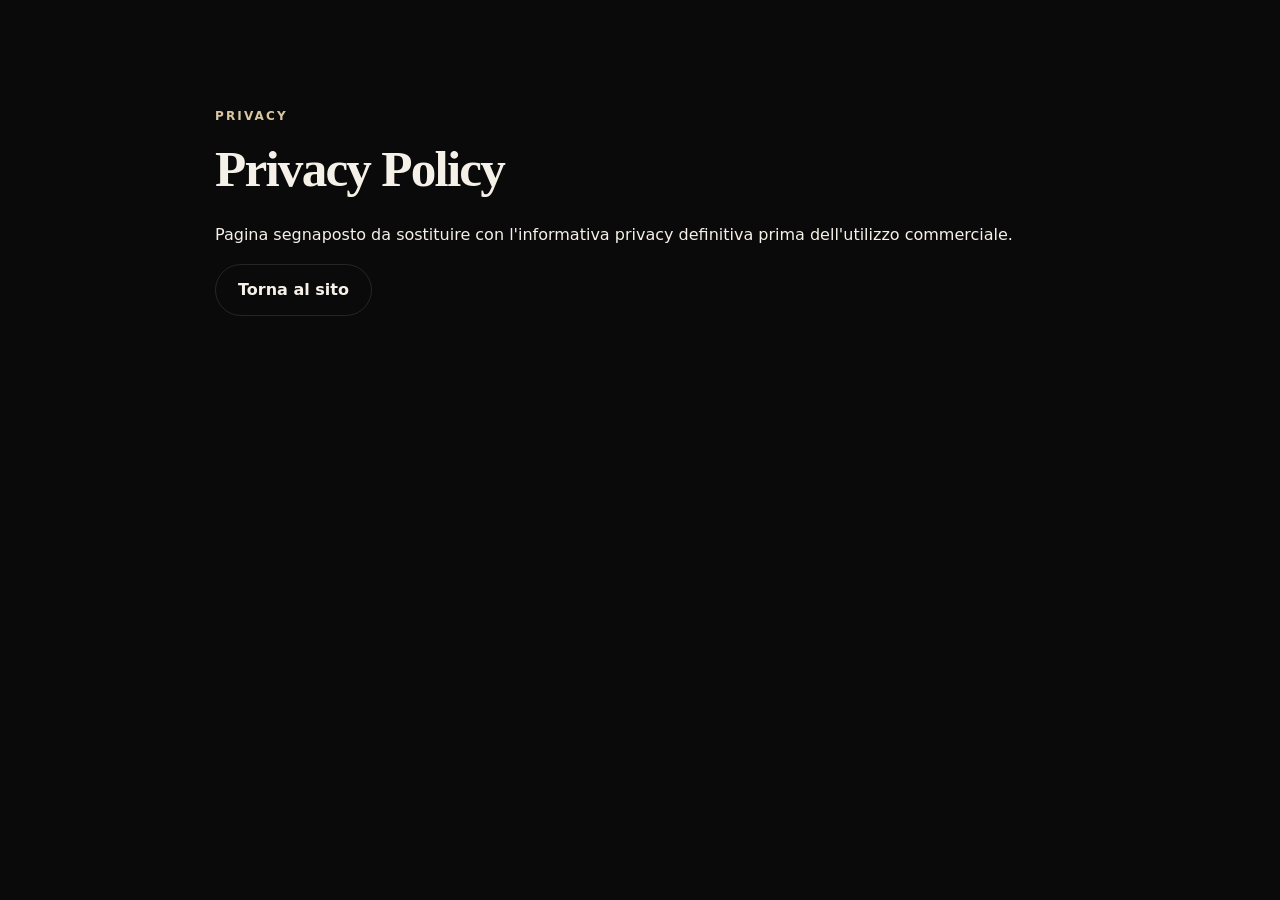
==== privacy.html @ aa249870 "Add files via upload" ====
<!DOCTYPE html>
<html lang="it">
<head>
  <meta charset="UTF-8"><meta name="viewport" content="width=device-width, initial-scale=1.0">
  <title>Privacy Policy | Patrick Mazzarol</title>
  <link rel="stylesheet" href="style.css">
</head>
<body>
  <main class="section">
    <div class="container" style="max-width:850px">
      <p class="eyebrow">PRIVACY</p>
      <h1 style="font-size:3.2rem">Privacy Policy</h1>
      <p>Pagina segnaposto da sostituire con l'informativa privacy definitiva prima dell'utilizzo commerciale.</p>
      <p><a class="btn btn-secondary" href="index.html">Torna al sito</a></p>
    </div>
  </main>
</body>
</html>
---- style.css ----
:root {
  --bg: #0a0a0a;
  --surface: #121212;
  --surface-2: #181818;
  --text: #f5f1e8;
  --muted: #b7b0a3;
  --accent: #d9c7a3;
  --line: rgba(255,255,255,.11);
  --max: 1180px;
}

* { box-sizing: border-box; }
html { scroll-behavior: smooth; }
body {
  margin: 0; background: var(--bg); color: var(--text);
  font-family: "Manrope", system-ui, sans-serif; line-height: 1.6;
}
a { color: inherit; text-decoration: none; }
code { background: rgba(255,255,255,.08); padding: .15rem .35rem; border-radius: 5px; }
.container { width: min(var(--max), calc(100% - 40px)); margin: 0 auto; }

.site-header {
  position: sticky; top: 0; z-index: 30; backdrop-filter: blur(16px);
  background: rgba(10,10,10,.82); border-bottom: 1px solid var(--line);
}
.nav { min-height: 76px; display: flex; align-items: center; justify-content: space-between; gap: 20px; }
.brand { display: flex; align-items: center; gap: 12px; }
.brand-mark {
  width: 42px; height: 42px; display: grid; place-items: center;
  border: 1px solid var(--accent); border-radius: 50%; font-weight: 800;
}
.brand-copy { display: flex; flex-direction: column; line-height: 1.2; }
.brand-copy small { color: var(--muted); font-size: .72rem; margin-top: 4px; }
.nav-cta { border: 1px solid var(--line); padding: 10px 17px; border-radius: 999px; }

.hero {
  padding: 105px 0 85px;
  background:
    radial-gradient(circle at 78% 15%, rgba(217,199,163,.14), transparent 28%),
    linear-gradient(180deg, #0a0a0a 0%, #0e0e0e 100%);
}
.hero-grid { display: grid; grid-template-columns: 1.35fr .65fr; gap: 72px; align-items: center; }
.eyebrow { color: var(--accent); font-size: .75rem; font-weight: 800; letter-spacing: .18em; }
h1, .section-title, .final-cta h2 {
  font-family: "Playfair Display", Georgia, serif; letter-spacing: -.035em; line-height: .98;
}
h1 { font-size: clamp(3.4rem, 7vw, 6.8rem); margin: 18px 0 28px; font-weight: 600; }
.lead { max-width: 700px; color: #d1cbc0; font-size: 1.15rem; }
.hero-actions { display: flex; gap: 14px; flex-wrap: wrap; margin-top: 34px; }
.btn {
  display: inline-flex; align-items: center; justify-content: center;
  min-height: 52px; padding: 0 22px; border-radius: 999px;
  font-weight: 800; transition: .2s ease; border: 1px solid transparent;
  cursor: pointer;
}
.btn:hover { transform: translateY(-2px); }
.btn-primary { background: var(--accent); color: #0a0a0a; }
.btn-secondary { border-color: var(--line); color: var(--text); }
.btn-light { background: #f5f1e8; color: #0a0a0a; }
.btn-full { width: 100%; }

.micro-proof { display: flex; gap: 18px; flex-wrap: wrap; color: var(--muted); font-size: .82rem; margin-top: 28px; }
.hero-panel {
  background: linear-gradient(180deg, #1a1a1a, #111);
  border: 1px solid var(--line); padding: 36px; border-radius: 26px;
}
.hero-panel h2 { font-size: 2rem; margin: 8px 0 14px; }
.hero-panel p { color: var(--muted); }
.offer-kicker { color: var(--accent); font-size: .72rem; font-weight: 800; letter-spacing: .18em; }

.section { padding: 95px 0; }
.section-title { font-size: clamp(2.4rem, 5vw, 4.4rem); margin: 12px 0 40px; max-width: 850px; }

.services-grid { display: grid; grid-template-columns: repeat(3, 1fr); gap: 20px; }
.service-card {
  border: 1px solid var(--line);
  background: linear-gradient(180deg, #171717, #101010);
  padding: 30px; border-radius: 24px; display: flex; flex-direction: column;
  min-height: 430px;
}
.service-card.featured { border-color: rgba(217,199,163,.5); }
.service-tag { color: var(--accent); font-size: .72rem; font-weight: 800; letter-spacing: .15em; }
.service-card h3 { font-size: 1.6rem; margin: 10px 0 6px; }
.service-duration { color: var(--muted); margin: 0 0 18px; }
.service-price { font-family: "Playfair Display", serif; font-size: 3.5rem; line-height: 1; margin: 10px 0 22px; }
.service-description { color: #d2ccc1; flex: 1; }
.service-card .btn { margin-top: 24px; }

.steps { display: grid; grid-template-columns: repeat(3, 1fr); gap: 18px; }
.step { border-top: 1px solid var(--line); padding: 28px 0 8px; }
.step span { color: var(--accent); font-size: .75rem; font-weight: 800; }
.step h3 { font-size: 1.25rem; margin: 14px 0 8px; }
.step p { color: var(--muted); }
.contrast { background: var(--surface); }

.booking-section { background: #0d0d0d; }
.booking-wrap { display: grid; grid-template-columns: .85fr 1.15fr; gap: 46px; align-items: start; }
.booking-copy { position: sticky; top: 110px; }
.booking-summary {
  border-top: 1px solid var(--line); border-bottom: 1px solid var(--line);
  margin: 28px 0; padding: 12px 0;
}
.booking-summary div {
  display: flex; justify-content: space-between; gap: 20px;
  padding: 10px 0;
}
.booking-summary span { color: var(--muted); }
.booking-placeholder {
  margin-top: 28px; border: 1px dashed rgba(217,199,163,.45);
  padding: 22px; border-radius: 18px; color: var(--muted);
}
.cal-frame-wrap {
  min-height: 720px; overflow: hidden; border-radius: 22px;
  border: 1px solid var(--line); background: #fff;
}
#cal-frame { width: 100%; min-height: 720px; border: 0; display: none; }

.faq-wrap { display: grid; grid-template-columns: .7fr 1.3fr; gap: 70px; }
.faq details { border-top: 1px solid var(--line); padding: 24px 0; }
.faq details:last-child { border-bottom: 1px solid var(--line); }
.faq summary { cursor: pointer; font-weight: 800; }
.faq p { color: var(--muted); max-width: 720px; }

.final-cta { background: var(--accent); color: #0a0a0a; padding: 72px 0; }
.final-cta .eyebrow { color: #0a0a0a; opacity: .65; }
.final-cta-inner { display: flex; align-items: center; justify-content: space-between; gap: 30px; }
.final-cta h2 { font-size: clamp(2.5rem, 5vw, 4.8rem); margin: 8px 0 0; max-width: 850px; }

footer { padding: 42px 0; border-top: 1px solid var(--line); }
.footer-grid { display: flex; justify-content: space-between; gap: 20px; }
footer p { color: var(--muted); margin: 3px 0 0; font-size: .85rem; }
.footer-links { display: flex; gap: 20px; color: var(--muted); }

@media (max-width: 900px) {
  .hero-grid, .booking-wrap, .faq-wrap { grid-template-columns: 1fr; }
  .services-grid { grid-template-columns: 1fr; }
  .steps { grid-template-columns: 1fr; }
  .hero { padding-top: 70px; }
  .booking-copy { position: static; }
  .final-cta-inner { align-items: flex-start; flex-direction: column; }
}
@media (max-width: 600px) {
  .container { width: min(100% - 28px, var(--max)); }
  .brand-copy small { display: none; }
  .hero { padding: 56px 0 64px; }
  h1 { font-size: 3.25rem; }
  .section { padding: 70px 0; }
  .hero-panel, .service-card { padding: 26px; }
  .micro-proof { flex-direction: column; gap: 7px; }
  .footer-grid { flex-direction: column; }
  .footer-links { flex-wrap: wrap; }
}
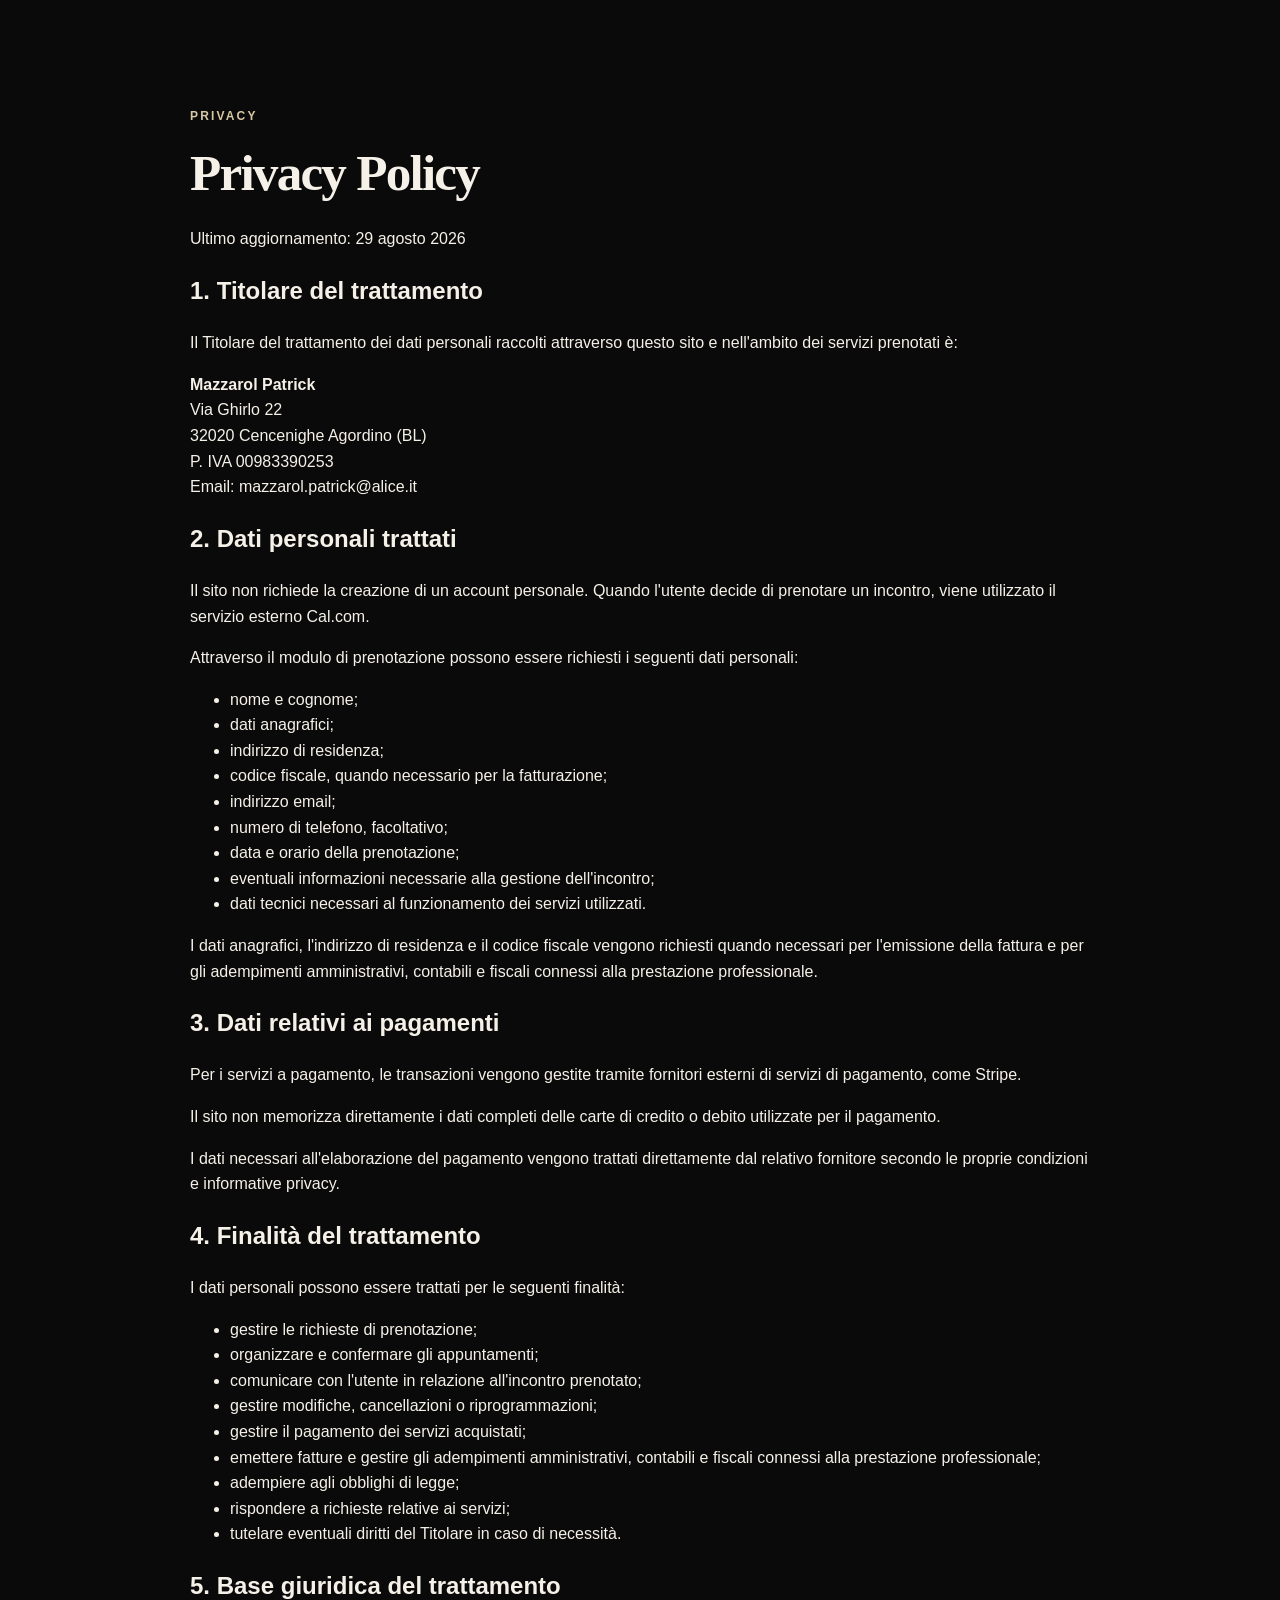
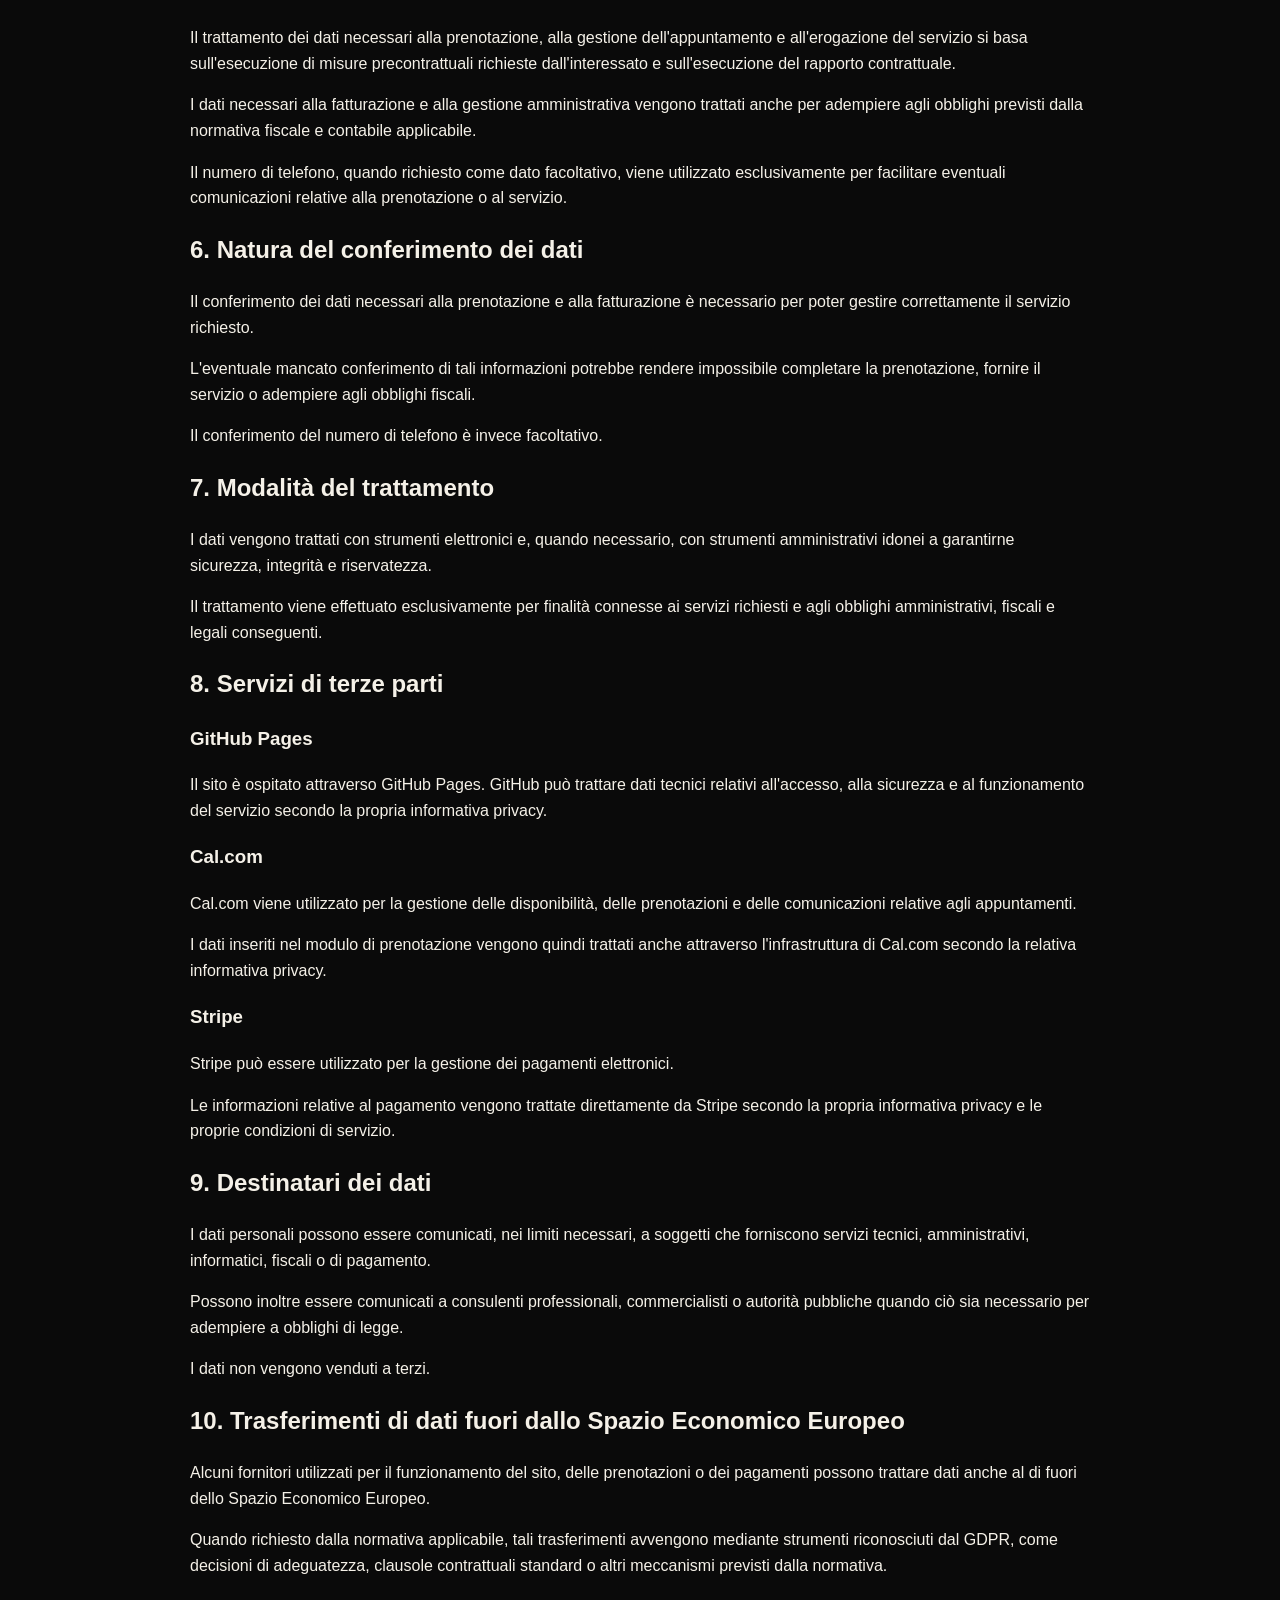
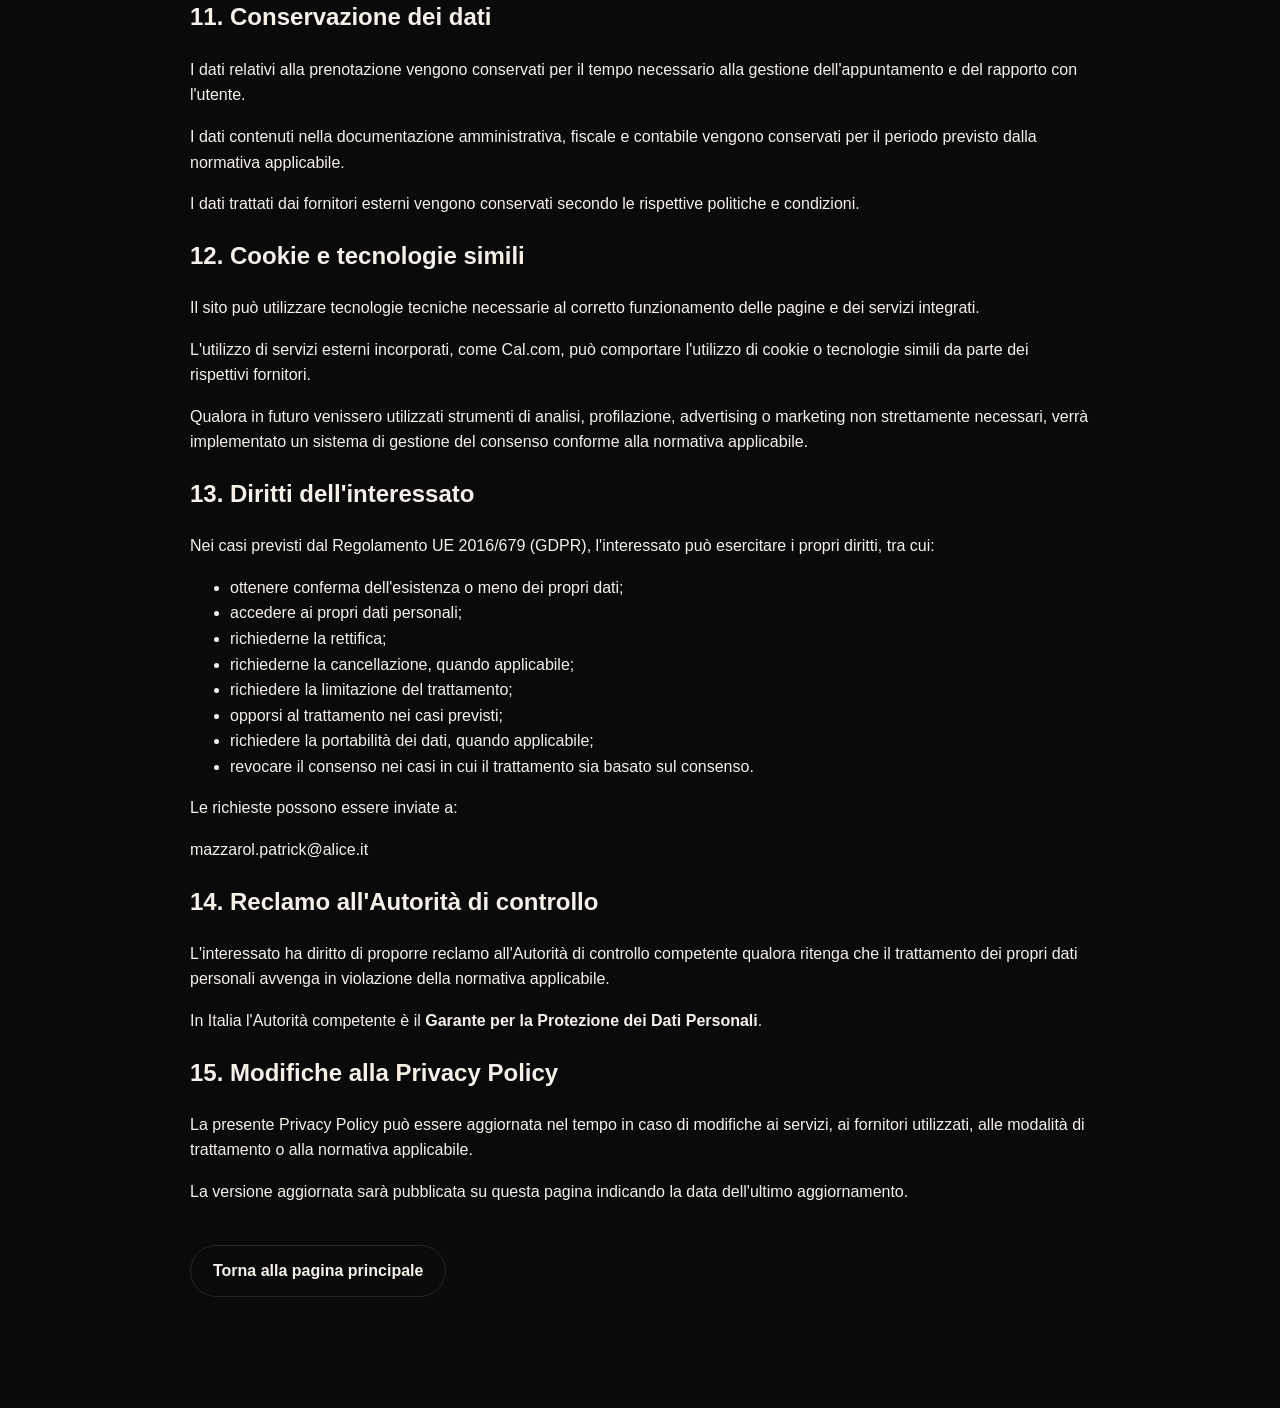
==== commit 010429a0: "Update privacy.html" ====
--- a/privacy.html
+++ b/privacy.html
@@ -1,18 +1,334 @@
 <!DOCTYPE html>
 <html lang="it">
 <head>
-  <meta charset="UTF-8"><meta name="viewport" content="width=device-width, initial-scale=1.0">
+  <meta charset="UTF-8">
+  <meta name="viewport" content="width=device-width, initial-scale=1.0">
   <title>Privacy Policy | Patrick Mazzarol</title>
   <link rel="stylesheet" href="style.css">
 </head>
+
 <body>
+
   <main class="section">
-    <div class="container" style="max-width:850px">
+    <div class="container" style="max-width: 900px;">
+
       <p class="eyebrow">PRIVACY</p>
-      <h1 style="font-size:3.2rem">Privacy Policy</h1>
-      <p>Pagina segnaposto da sostituire con l'informativa privacy definitiva prima dell'utilizzo commerciale.</p>
-      <p><a class="btn btn-secondary" href="index.html">Torna al sito</a></p>
+      <h1 style="font-size: 3.2rem;">Privacy Policy</h1>
+
+      <p>
+        Ultimo aggiornamento: 29 agosto 2026
+      </p>
+
+      <h2>1. Titolare del trattamento</h2>
+
+      <p>
+        Il Titolare del trattamento dei dati personali raccolti attraverso
+        questo sito e nell'ambito dei servizi prenotati è:
+      </p>
+
+      <p>
+        <strong>Mazzarol Patrick</strong><br>
+        Via Ghirlo 22<br>
+        32020 Cencenighe Agordino (BL)<br>
+        P. IVA 00983390253<br>
+        Email:
+        <a href="mailto:mazzarol.patrick@alice.it">
+          mazzarol.patrick@alice.it
+        </a>
+      </p>
+
+      <h2>2. Dati personali trattati</h2>
+
+      <p>
+        Il sito non richiede la creazione di un account personale.
+        Quando l'utente decide di prenotare un incontro, viene utilizzato
+        il servizio esterno Cal.com.
+      </p>
+
+      <p>
+        Attraverso il modulo di prenotazione possono essere richiesti i
+        seguenti dati personali:
+      </p>
+
+      <ul>
+        <li>nome e cognome;</li>
+        <li>dati anagrafici;</li>
+        <li>indirizzo di residenza;</li>
+        <li>codice fiscale, quando necessario per la fatturazione;</li>
+        <li>indirizzo email;</li>
+        <li>numero di telefono, facoltativo;</li>
+        <li>data e orario della prenotazione;</li>
+        <li>eventuali informazioni necessarie alla gestione dell'incontro;</li>
+        <li>dati tecnici necessari al funzionamento dei servizi utilizzati.</li>
+      </ul>
+
+      <p>
+        I dati anagrafici, l'indirizzo di residenza e il codice fiscale vengono
+        richiesti quando necessari per l'emissione della fattura e per gli
+        adempimenti amministrativi, contabili e fiscali connessi alla prestazione
+        professionale.
+      </p>
+
+      <h2>3. Dati relativi ai pagamenti</h2>
+
+      <p>
+        Per i servizi a pagamento, le transazioni vengono gestite tramite
+        fornitori esterni di servizi di pagamento, come Stripe.
+      </p>
+
+      <p>
+        Il sito non memorizza direttamente i dati completi delle carte di
+        credito o debito utilizzate per il pagamento.
+      </p>
+
+      <p>
+        I dati necessari all'elaborazione del pagamento vengono trattati
+        direttamente dal relativo fornitore secondo le proprie condizioni
+        e informative privacy.
+      </p>
+
+      <h2>4. Finalità del trattamento</h2>
+
+      <p>
+        I dati personali possono essere trattati per le seguenti finalità:
+      </p>
+
+      <ul>
+        <li>gestire le richieste di prenotazione;</li>
+        <li>organizzare e confermare gli appuntamenti;</li>
+        <li>comunicare con l'utente in relazione all'incontro prenotato;</li>
+        <li>gestire modifiche, cancellazioni o riprogrammazioni;</li>
+        <li>gestire il pagamento dei servizi acquistati;</li>
+        <li>emettere fatture e gestire gli adempimenti amministrativi, contabili e fiscali connessi alla prestazione professionale;</li>
+        <li>adempiere agli obblighi di legge;</li>
+        <li>rispondere a richieste relative ai servizi;</li>
+        <li>tutelare eventuali diritti del Titolare in caso di necessità.</li>
+      </ul>
+
+      <h2>5. Base giuridica del trattamento</h2>
+
+      <p>
+        Il trattamento dei dati necessari alla prenotazione, alla gestione
+        dell'appuntamento e all'erogazione del servizio si basa
+        sull'esecuzione di misure precontrattuali richieste dall'interessato
+        e sull'esecuzione del rapporto contrattuale.
+      </p>
+
+      <p>
+        I dati necessari alla fatturazione e alla gestione amministrativa
+        vengono trattati anche per adempiere agli obblighi previsti dalla
+        normativa fiscale e contabile applicabile.
+      </p>
+
+      <p>
+        Il numero di telefono, quando richiesto come dato facoltativo, viene
+        utilizzato esclusivamente per facilitare eventuali comunicazioni
+        relative alla prenotazione o al servizio.
+      </p>
+
+      <h2>6. Natura del conferimento dei dati</h2>
+
+      <p>
+        Il conferimento dei dati necessari alla prenotazione e alla
+        fatturazione è necessario per poter gestire correttamente il servizio
+        richiesto.
+      </p>
+
+      <p>
+        L'eventuale mancato conferimento di tali informazioni potrebbe
+        rendere impossibile completare la prenotazione, fornire il servizio
+        o adempiere agli obblighi fiscali.
+      </p>
+
+      <p>
+        Il conferimento del numero di telefono è invece facoltativo.
+      </p>
+
+      <h2>7. Modalità del trattamento</h2>
+
+      <p>
+        I dati vengono trattati con strumenti elettronici e, quando
+        necessario, con strumenti amministrativi idonei a garantirne
+        sicurezza, integrità e riservatezza.
+      </p>
+
+      <p>
+        Il trattamento viene effettuato esclusivamente per finalità
+        connesse ai servizi richiesti e agli obblighi amministrativi,
+        fiscali e legali conseguenti.
+      </p>
+
+      <h2>8. Servizi di terze parti</h2>
+
+      <h3>GitHub Pages</h3>
+
+      <p>
+        Il sito è ospitato attraverso GitHub Pages.
+        GitHub può trattare dati tecnici relativi all'accesso,
+        alla sicurezza e al funzionamento del servizio secondo la propria
+        informativa privacy.
+      </p>
+
+      <h3>Cal.com</h3>
+
+      <p>
+        Cal.com viene utilizzato per la gestione delle disponibilità,
+        delle prenotazioni e delle comunicazioni relative agli appuntamenti.
+      </p>
+
+      <p>
+        I dati inseriti nel modulo di prenotazione vengono quindi trattati
+        anche attraverso l'infrastruttura di Cal.com secondo la relativa
+        informativa privacy.
+      </p>
+
+      <h3>Stripe</h3>
+
+      <p>
+        Stripe può essere utilizzato per la gestione dei pagamenti
+        elettronici.
+      </p>
+
+      <p>
+        Le informazioni relative al pagamento vengono trattate direttamente
+        da Stripe secondo la propria informativa privacy e le proprie
+        condizioni di servizio.
+      </p>
+
+      <h2>9. Destinatari dei dati</h2>
+
+      <p>
+        I dati personali possono essere comunicati, nei limiti necessari,
+        a soggetti che forniscono servizi tecnici, amministrativi,
+        informatici, fiscali o di pagamento.
+      </p>
+
+      <p>
+        Possono inoltre essere comunicati a consulenti professionali,
+        commercialisti o autorità pubbliche quando ciò sia necessario
+        per adempiere a obblighi di legge.
+      </p>
+
+      <p>
+        I dati non vengono venduti a terzi.
+      </p>
+
+      <h2>10. Trasferimenti di dati fuori dallo Spazio Economico Europeo</h2>
+
+      <p>
+        Alcuni fornitori utilizzati per il funzionamento del sito,
+        delle prenotazioni o dei pagamenti possono trattare dati anche
+        al di fuori dello Spazio Economico Europeo.
+      </p>
+
+      <p>
+        Quando richiesto dalla normativa applicabile, tali trasferimenti
+        avvengono mediante strumenti riconosciuti dal GDPR, come decisioni
+        di adeguatezza, clausole contrattuali standard o altri meccanismi
+        previsti dalla normativa.
+      </p>
+
+      <h2>11. Conservazione dei dati</h2>
+
+      <p>
+        I dati relativi alla prenotazione vengono conservati per il tempo
+        necessario alla gestione dell'appuntamento e del rapporto con
+        l'utente.
+      </p>
+
+      <p>
+        I dati contenuti nella documentazione amministrativa, fiscale e
+        contabile vengono conservati per il periodo previsto dalla normativa
+        applicabile.
+      </p>
+
+      <p>
+        I dati trattati dai fornitori esterni vengono conservati secondo
+        le rispettive politiche e condizioni.
+      </p>
+
+      <h2>12. Cookie e tecnologie simili</h2>
+
+      <p>
+        Il sito può utilizzare tecnologie tecniche necessarie al corretto
+        funzionamento delle pagine e dei servizi integrati.
+      </p>
+
+      <p>
+        L'utilizzo di servizi esterni incorporati, come Cal.com,
+        può comportare l'utilizzo di cookie o tecnologie simili da parte
+        dei rispettivi fornitori.
+      </p>
+
+      <p>
+        Qualora in futuro venissero utilizzati strumenti di analisi,
+        profilazione, advertising o marketing non strettamente necessari,
+        verrà implementato un sistema di gestione del consenso conforme
+        alla normativa applicabile.
+      </p>
+
+      <h2>13. Diritti dell'interessato</h2>
+
+      <p>
+        Nei casi previsti dal Regolamento UE 2016/679 (GDPR),
+        l'interessato può esercitare i propri diritti, tra cui:
+      </p>
+
+      <ul>
+        <li>ottenere conferma dell'esistenza o meno dei propri dati;</li>
+        <li>accedere ai propri dati personali;</li>
+        <li>richiederne la rettifica;</li>
+        <li>richiederne la cancellazione, quando applicabile;</li>
+        <li>richiedere la limitazione del trattamento;</li>
+        <li>opporsi al trattamento nei casi previsti;</li>
+        <li>richiedere la portabilità dei dati, quando applicabile;</li>
+        <li>revocare il consenso nei casi in cui il trattamento sia basato sul consenso.</li>
+      </ul>
+
+      <p>
+        Le richieste possono essere inviate a:
+      </p>
+
+      <p>
+        <a href="mailto:mazzarol.patrick@alice.it">
+          mazzarol.patrick@alice.it
+        </a>
+      </p>
+
+      <h2>14. Reclamo all'Autorità di controllo</h2>
+
+      <p>
+        L'interessato ha diritto di proporre reclamo all'Autorità di
+        controllo competente qualora ritenga che il trattamento dei propri
+        dati personali avvenga in violazione della normativa applicabile.
+      </p>
+
+      <p>
+        In Italia l'Autorità competente è il
+        <strong>Garante per la Protezione dei Dati Personali</strong>.
+      </p>
+
+      <h2>15. Modifiche alla Privacy Policy</h2>
+
+      <p>
+        La presente Privacy Policy può essere aggiornata nel tempo in caso
+        di modifiche ai servizi, ai fornitori utilizzati, alle modalità
+        di trattamento o alla normativa applicabile.
+      </p>
+
+      <p>
+        La versione aggiornata sarà pubblicata su questa pagina indicando
+        la data dell'ultimo aggiornamento.
+      </p>
+
+      <p style="margin-top: 40px;">
+        <a class="btn btn-secondary" href="index.html">
+          Torna alla pagina principale
+        </a>
+      </p>
+
     </div>
   </main>
+
 </body>
 </html>
--- a/style.css
+++ b/style.css
@@ -1,8 +1,7 @@
-
 :root {
   --bg: #0a0a0a;
   --surface: #121212;
-  --surface-2: #181818;
+  --surface-2: #171717;
   --text: #f5f1e8;
   --muted: #b7b0a3;
   --accent: #d9c7a3;
@@ -10,144 +9,693 @@
   --max: 1180px;
 }
 
-* { box-sizing: border-box; }
-html { scroll-behavior: smooth; }
+* {
+  box-sizing: border-box;
+}
+
+html {
+  scroll-behavior: smooth;
+}
+
 body {
-  margin: 0; background: var(--bg); color: var(--text);
-  font-family: "Manrope", system-ui, sans-serif; line-height: 1.6;
-}
-a { color: inherit; text-decoration: none; }
-code { background: rgba(255,255,255,.08); padding: .15rem .35rem; border-radius: 5px; }
-.container { width: min(var(--max), calc(100% - 40px)); margin: 0 auto; }
-
+  margin: 0;
+  background: var(--bg);
+  color: var(--text);
+  font-family: Arial, sans-serif;
+  line-height: 1.6;
+}
+
+a {
+  color: inherit;
+  text-decoration: none;
+}
+
+code {
+  background: rgba(255,255,255,.08);
+  padding: .15rem .35rem;
+  border-radius: 5px;
+}
+
+.container {
+  width: min(var(--max), calc(100% - 40px));
+  margin: 0 auto;
+  .bio-details {
+  position: relative !important;
+  z-index: 20 !important;
+}
+
+.bio-details summary {
+  display: inline-block !important;
+  position: relative !important;
+  z-index: 30 !important;
+  cursor: pointer !important;
+  pointer-events: auto !important;
+  color: #d9c7a3 !important;
+  font-weight: 700 !important;
+  font-size: .9rem !important;
+  margin: 10px 0 15px !important;
+  list-style: none !important;
+}
+
+.bio-details summary::-webkit-details-marker {
+  display: none !important;
+}
+
+.read-less {
+  display: none;
+}
+
+.bio-details[open] .read-more {
+  display: none;
+}
+
+.bio-details[open] .read-less {
+  display: inline;
+}
+}
+
+/* HEADER */
 .site-header {
-  position: sticky; top: 0; z-index: 30; backdrop-filter: blur(16px);
-  background: rgba(10,10,10,.82); border-bottom: 1px solid var(--line);
-}
-.nav { min-height: 76px; display: flex; align-items: center; justify-content: space-between; gap: 20px; }
-.brand { display: flex; align-items: center; gap: 12px; }
+  position: sticky;
+  top: 0;
+  z-index: 30;
+  backdrop-filter: blur(16px);
+  background: rgba(10,10,10,.84);
+  border-bottom: 1px solid var(--line);
+}
+
+.nav {
+  min-height: 76px;
+  display: flex;
+  align-items: center;
+  justify-content: space-between;
+  gap: 20px;
+}
+
+.brand {
+  display: flex;
+  align-items: center;
+  gap: 12px;
+}
+
 .brand-mark {
-  width: 42px; height: 42px; display: grid; place-items: center;
-  border: 1px solid var(--accent); border-radius: 50%; font-weight: 800;
-}
-.brand-copy { display: flex; flex-direction: column; line-height: 1.2; }
-.brand-copy small { color: var(--muted); font-size: .72rem; margin-top: 4px; }
-.nav-cta { border: 1px solid var(--line); padding: 10px 17px; border-radius: 999px; }
-
+  width: 42px;
+  height: 42px;
+  display: grid;
+  place-items: center;
+  border: 1px solid var(--accent);
+  border-radius: 50%;
+  font-weight: 800;
+}
+
+.brand-copy {
+  display: flex;
+  flex-direction: column;
+  line-height: 1.2;
+}
+
+.brand-copy small {
+  color: var(--muted);
+  font-size: .72rem;
+  margin-top: 4px;
+}
+
+.nav-cta {
+  border: 1px solid var(--line);
+  padding: 10px 17px;
+  border-radius: 999px;
+}
+
+/* HERO */
 .hero {
-  padding: 105px 0 85px;
+  padding: 92px 0 82px;
   background:
-    radial-gradient(circle at 78% 15%, rgba(217,199,163,.14), transparent 28%),
+    radial-gradient(circle at 80% 18%, rgba(217,199,163,.13), transparent 30%),
     linear-gradient(180deg, #0a0a0a 0%, #0e0e0e 100%);
 }
-.hero-grid { display: grid; grid-template-columns: 1.35fr .65fr; gap: 72px; align-items: center; }
-.eyebrow { color: var(--accent); font-size: .75rem; font-weight: 800; letter-spacing: .18em; }
-h1, .section-title, .final-cta h2 {
-  font-family: "Playfair Display", Georgia, serif; letter-spacing: -.035em; line-height: .98;
-}
-h1 { font-size: clamp(3.4rem, 7vw, 6.8rem); margin: 18px 0 28px; font-weight: 600; }
-.lead { max-width: 700px; color: #d1cbc0; font-size: 1.15rem; }
-.hero-actions { display: flex; gap: 14px; flex-wrap: wrap; margin-top: 34px; }
+
+.hero-grid {
+  display: grid;
+  grid-template-columns: 1.35fr .65fr;
+  gap: 68px;
+  align-items: start;
+}
+
+.eyebrow,
+.offer-kicker {
+  color: var(--accent);
+  font-size: .75rem;
+  font-weight: 800;
+  letter-spacing: .18em;
+}
+
+.profession {
+  margin: 6px 0 0;
+  color: var(--text);
+  font-size: .95rem;
+  font-weight: 800;
+  letter-spacing: .13em;
+}
+
+h1,
+.section-title,
+.final-cta h2 {
+  font-family: Georgia, serif;
+  letter-spacing: -.035em;
+  line-height: .98;
+}
+
+h1 {
+  font-size: clamp(3.4rem, 7vw, 6.6rem);
+  margin: 22px 0 28px;
+  font-weight: 600;
+}
+
+.lead {
+  max-width: 700px;
+  color: #d1cbc0;
+  font-size: 1.15rem;
+}
+
+.hero-actions {
+  display: flex;
+  gap: 14px;
+  flex-wrap: wrap;
+  margin-top: 34px;
+}
+
+.micro-proof {
+  display: flex;
+  gap: 18px;
+  flex-wrap: wrap;
+  color: var(--muted);
+  font-size: .82rem;
+  margin-top: 28px;
+}
+
+/* BUTTONS */
 .btn {
-  display: inline-flex; align-items: center; justify-content: center;
-  min-height: 52px; padding: 0 22px; border-radius: 999px;
-  font-weight: 800; transition: .2s ease; border: 1px solid transparent;
+  display: inline-flex;
+  align-items: center;
+  justify-content: center;
+  min-height: 52px;
+  padding: 0 22px;
+  border-radius: 999px;
+  font-weight: 800;
+  transition: .2s ease;
+  border: 1px solid transparent;
   cursor: pointer;
 }
-.btn:hover { transform: translateY(-2px); }
-.btn-primary { background: var(--accent); color: #0a0a0a; }
-.btn-secondary { border-color: var(--line); color: var(--text); }
-.btn-light { background: #f5f1e8; color: #0a0a0a; }
-.btn-full { width: 100%; }
-
-.micro-proof { display: flex; gap: 18px; flex-wrap: wrap; color: var(--muted); font-size: .82rem; margin-top: 28px; }
-.hero-panel {
-  background: linear-gradient(180deg, #1a1a1a, #111);
-  border: 1px solid var(--line); padding: 36px; border-radius: 26px;
-}
-.hero-panel h2 { font-size: 2rem; margin: 8px 0 14px; }
-.hero-panel p { color: var(--muted); }
-.offer-kicker { color: var(--accent); font-size: .72rem; font-weight: 800; letter-spacing: .18em; }
-
-.section { padding: 95px 0; }
-.section-title { font-size: clamp(2.4rem, 5vw, 4.4rem); margin: 12px 0 40px; max-width: 850px; }
-
-.services-grid { display: grid; grid-template-columns: repeat(3, 1fr); gap: 20px; }
+
+.btn:hover {
+  transform: translateY(-2px);
+}
+
+.btn-primary {
+  background: var(--accent);
+  color: #0a0a0a;
+}
+
+.btn-secondary {
+  border-color: var(--line);
+  color: var(--text);
+}
+
+.btn-light {
+  background: #f5f1e8;
+  color: #0a0a0a;
+}
+
+.btn-full {
+  width: 100%;
+}
+
+/* PROFILE CARD
+   Dimensioni volutamente più contenute per un risultato più professionale:
+   la foto accompagna il messaggio senza dominare la hero. */
+.profile-card {
+  width: 100%;
+  max-width: 390px;
+  justify-self: end;
+  background: linear-gradient(180deg, #181818, #101010);
+  border: 1px solid var(--line);
+  border-radius: 24px;
+  overflow: hidden;
+  box-shadow: 0 24px 60px rgba(0,0,0,.28);
+}
+
+.profile-image-wrap {
+  height: 330px;
+  overflow: hidden;
+  background: #eee;
+}
+
+.profile-image {
+  width: 100%;
+  height: 100%;
+  object-fit: cover;
+  object-position: center 24%;
+  display: block;
+}
+
+.profile-copy {
+  padding: 24px 26px 26px;
+}
+
+.profile-copy h2 {
+  margin: 7px 0 10px;
+  font-family: Georgia, serif;
+  font-size: 1.75rem;
+  line-height: 1.05;
+}
+
+.profile-copy p {
+  color: var(--muted);
+  margin-bottom: 22px;
+}
+
+/* SECTIONS */
+.section {
+  padding: 95px 0;
+}
+
+.section-title {
+  font-size: clamp(2.4rem, 5vw, 4.4rem);
+  margin: 12px 0 40px;
+  max-width: 850px;
+}
+
+.services-grid {
+  display: grid;
+  grid-template-columns: repeat(3, 1fr);
+  gap: 20px;
+}
+
 .service-card {
   border: 1px solid var(--line);
   background: linear-gradient(180deg, #171717, #101010);
-  padding: 30px; border-radius: 24px; display: flex; flex-direction: column;
+  padding: 30px;
+  border-radius: 24px;
+  display: flex;
+  flex-direction: column;
   min-height: 430px;
 }
-.service-card.featured { border-color: rgba(217,199,163,.5); }
-.service-tag { color: var(--accent); font-size: .72rem; font-weight: 800; letter-spacing: .15em; }
-.service-card h3 { font-size: 1.6rem; margin: 10px 0 6px; }
-.service-duration { color: var(--muted); margin: 0 0 18px; }
-.service-price { font-family: "Playfair Display", serif; font-size: 3.5rem; line-height: 1; margin: 10px 0 22px; }
-.service-description { color: #d2ccc1; flex: 1; }
-.service-card .btn { margin-top: 24px; }
-
-.steps { display: grid; grid-template-columns: repeat(3, 1fr); gap: 18px; }
-.step { border-top: 1px solid var(--line); padding: 28px 0 8px; }
-.step span { color: var(--accent); font-size: .75rem; font-weight: 800; }
-.step h3 { font-size: 1.25rem; margin: 14px 0 8px; }
-.step p { color: var(--muted); }
-.contrast { background: var(--surface); }
-
-.booking-section { background: #0d0d0d; }
-.booking-wrap { display: grid; grid-template-columns: .85fr 1.15fr; gap: 46px; align-items: start; }
-.booking-copy { position: sticky; top: 110px; }
+
+.service-card.featured {
+  border-color: rgba(217,199,163,.5);
+}
+
+.service-tag {
+  color: var(--accent);
+  font-size: .72rem;
+  font-weight: 800;
+  letter-spacing: .15em;
+}
+
+.service-card h3 {
+  font-size: 1.6rem;
+  margin: 10px 0 6px;
+}
+
+.service-duration {
+  color: var(--muted);
+  margin: 0 0 18px;
+}
+
+.service-price {
+  font-family: Georgia, serif;
+  font-size: 3.5rem;
+  line-height: 1;
+  margin: 10px 0 22px;
+}
+
+.service-description {
+  color: #d2ccc1;
+  flex: 1;
+}
+
+.service-card .btn {
+  margin-top: 24px;
+}
+
+/* PROCESS */
+.steps {
+  display: grid;
+  grid-template-columns: repeat(3, 1fr);
+  gap: 18px;
+}
+
+.step {
+  border-top: 1px solid var(--line);
+  padding: 28px 0 8px;
+}
+
+.step span {
+  color: var(--accent);
+  font-size: .75rem;
+  font-weight: 800;
+}
+
+.step h3 {
+  font-size: 1.25rem;
+  margin: 14px 0 8px;
+}
+
+.step p {
+  color: var(--muted);
+}
+
+.contrast {
+  background: var(--surface);
+}
+
+/* BOOKING */
+.booking-section {
+  background: #0d0d0d;
+}
+
+.booking-wrap {
+  display: grid;
+  grid-template-columns: .85fr 1.15fr;
+  gap: 46px;
+  align-items: start;
+}
+
+.booking-copy {
+  position: sticky;
+  top: 110px;
+}
+
 .booking-summary {
-  border-top: 1px solid var(--line); border-bottom: 1px solid var(--line);
-  margin: 28px 0; padding: 12px 0;
-}
+  border-top: 1px solid var(--line);
+  border-bottom: 1px solid var(--line);
+  margin: 28px 0;
+  padding: 12px 0;
+}
+
 .booking-summary div {
-  display: flex; justify-content: space-between; gap: 20px;
+  display: flex;
+  justify-content: space-between;
+  gap: 20px;
   padding: 10px 0;
 }
-.booking-summary span { color: var(--muted); }
+
+.booking-summary span {
+  color: var(--muted);
+}
+
 .booking-placeholder {
-  margin-top: 28px; border: 1px dashed rgba(217,199,163,.45);
-  padding: 22px; border-radius: 18px; color: var(--muted);
-}
+  margin-top: 28px;
+  border: 1px dashed rgba(217,199,163,.45);
+  padding: 22px;
+  border-radius: 18px;
+  color: var(--muted);
+}
+
 .cal-frame-wrap {
-  min-height: 720px; overflow: hidden; border-radius: 22px;
-  border: 1px solid var(--line); background: #fff;
-}
-#cal-frame { width: 100%; min-height: 720px; border: 0; display: none; }
-
-.faq-wrap { display: grid; grid-template-columns: .7fr 1.3fr; gap: 70px; }
-.faq details { border-top: 1px solid var(--line); padding: 24px 0; }
-.faq details:last-child { border-bottom: 1px solid var(--line); }
-.faq summary { cursor: pointer; font-weight: 800; }
-.faq p { color: var(--muted); max-width: 720px; }
-
-.final-cta { background: var(--accent); color: #0a0a0a; padding: 72px 0; }
-.final-cta .eyebrow { color: #0a0a0a; opacity: .65; }
-.final-cta-inner { display: flex; align-items: center; justify-content: space-between; gap: 30px; }
-.final-cta h2 { font-size: clamp(2.5rem, 5vw, 4.8rem); margin: 8px 0 0; max-width: 850px; }
-
-footer { padding: 42px 0; border-top: 1px solid var(--line); }
-.footer-grid { display: flex; justify-content: space-between; gap: 20px; }
-footer p { color: var(--muted); margin: 3px 0 0; font-size: .85rem; }
-.footer-links { display: flex; gap: 20px; color: var(--muted); }
-
+  min-height: 720px;
+  overflow: hidden;
+  border-radius: 22px;
+  border: 1px solid var(--line);
+  background: #fff;
+}
+
+#cal-frame {
+  width: 100%;
+  min-height: 720px;
+  border: 0;
+  display: none;
+}
+
+/* FAQ */
+.faq-wrap {
+  display: grid;
+  grid-template-columns: .7fr 1.3fr;
+  gap: 70px;
+}
+
+.faq details {
+  border-top: 1px solid var(--line);
+  padding: 24px 0;
+}
+
+.faq details:last-child {
+  border-bottom: 1px solid var(--line);
+}
+
+.faq summary {
+  cursor: pointer;
+  font-weight: 800;
+}
+
+.faq p {
+  color: var(--muted);
+  max-width: 720px;
+}
+
+/* FINAL CTA */
+.final-cta {
+  background: var(--accent);
+  color: #0a0a0a;
+  padding: 72px 0;
+}
+
+.final-cta .eyebrow {
+  color: #0a0a0a;
+  opacity: .65;
+}
+
+.final-cta-inner {
+  display: flex;
+  align-items: center;
+  justify-content: space-between;
+  gap: 30px;
+}
+
+.final-cta h2 {
+  font-size: clamp(2.5rem, 5vw, 4.8rem);
+  margin: 8px 0 0;
+  max-width: 850px;
+}
+
+/* FOOTER */
+footer {
+  padding: 42px 0;
+  border-top: 1px solid var(--line);
+}
+
+.footer-grid {
+  display: flex;
+  justify-content: space-between;
+  gap: 20px;
+}
+
+footer p {
+  color: var(--muted);
+  margin: 3px 0 0;
+  font-size: .85rem;
+}
+
+.footer-links {
+  display: flex;
+  gap: 20px;
+  color: var(--muted);
+}
+
+/* TABLET */
 @media (max-width: 900px) {
-  .hero-grid, .booking-wrap, .faq-wrap { grid-template-columns: 1fr; }
-  .services-grid { grid-template-columns: 1fr; }
-  .steps { grid-template-columns: 1fr; }
-  .hero { padding-top: 70px; }
-  .booking-copy { position: static; }
-  .final-cta-inner { align-items: flex-start; flex-direction: column; }
-}
+  .hero-grid,
+  .booking-wrap,
+  .faq-wrap {
+    grid-template-columns: 1fr;
+  }
+
+  .services-grid,
+  .steps {
+    grid-template-columns: 1fr;
+  }
+
+  .hero {
+    padding-top: 70px;
+  }
+
+  .profile-card {
+    justify-self: start;
+    max-width: 420px;
+  }
+
+  .profile-image-wrap {
+    height: 340px;
+  }
+
+  .booking-copy {
+    position: static;
+  }
+
+  .final-cta-inner {
+    align-items: flex-start;
+    flex-direction: column;
+  }
+}
+
+/* MOBILE */
 @media (max-width: 600px) {
-  .container { width: min(100% - 28px, var(--max)); }
-  .brand-copy small { display: none; }
-  .hero { padding: 56px 0 64px; }
-  h1 { font-size: 3.25rem; }
-  .section { padding: 70px 0; }
-  .hero-panel, .service-card { padding: 26px; }
-  .micro-proof { flex-direction: column; gap: 7px; }
-  .footer-grid { flex-direction: column; }
-  .footer-links { flex-wrap: wrap; }
-}
+  .container {
+    width: min(100% - 28px, var(--max));
+  }
+
+  .brand-copy small {
+    display: none;
+  }
+
+  .hero {
+    padding: 56px 0 64px;
+  }
+
+  h1 {
+    font-size: 3.25rem;
+  }
+
+  .section {
+    padding: 70px 0;
+  }
+
+  .profile-card {
+    max-width: 100%;
+  }
+
+  .profile-image-wrap {
+    height: 300px;
+  }
+
+  .profile-image {
+    object-position: center 22%;
+  }
+
+  .profile-copy,
+  .service-card {
+    padding: 24px;
+  }
+
+  .micro-proof {
+    flex-direction: column;
+    gap: 7px;
+  }
+
+  .footer-grid {
+    flex-direction: column;
+  }
+
+  .footer-links {
+    flex-wrap: wrap;
+  }
+}
+.hero-grid {
+  align-items: start !important;
+}
+
+.hero-copy {
+  align-self: start !important;
+  margin-top: 0 !important;
+  padding-top: 0 !important;
+  transform: none !important;
+}
+
+.hero-copy h1 {
+  margin-top: 0 !important;
+}
+.bio-text {
+  max-height: 145px;
+  overflow: hidden;
+  position: relative;
+  transition: max-height .4s ease;
+}
+
+.bio-text::after {
+  content: "";
+  position: absolute;
+  left: 0;
+  right: 0;
+  bottom: 0;
+  height: 50px;
+  background: linear-gradient(
+    to bottom,
+    rgba(16,16,16,0),
+    rgba(16,16,16,1)
+  );
+}
+
+.bio-text.expanded {
+  max-height: 1000px;
+}
+
+.bio-text.expanded::after {
+  display: none;
+}
+
+.bio-toggle {
+  margin-top: 10px;
+  margin-bottom: 16px;
+  padding: 0;
+  border: 0;
+  background: transparent;
+  color: #d9c7a3;
+  font-weight: 700;
+  cursor: pointer;
+  font-size: .9rem;
+}
+.bio-details {
+  margin-top: 8px;
+}
+
+.bio-details summary {
+  list-style: none;
+  cursor: pointer;
+  color: #d9c7a3;
+  font-weight: 700;
+  font-size: .9rem;
+  margin: 10px 0 15px;
+}
+
+.bio-details summary::-webkit-details-marker {
+  display: none;
+}
+
+.read-less {
+  display: none;
+}
+
+.bio-details[open] .read-more {
+  display: none;
+}
+
+.bio-details[open] .read-less {
+  display: inline;
+}
+
+.bio-full p {
+  margin: 0 0 14px;
+}
+.bio-details[open] .bio-full {
+  display: block !important;
+  visibility: visible !important;
+  opacity: 1 !important;
+  max-height: none !important;
+  height: auto !important;
+  overflow: visible !important;
+}
+
+.bio-details .bio-full {
+  position: static !important;
+}
+
+.profile-copy {
+  height: auto !important;
+  max-height: none !important;
+  overflow: visible !important;
+}
+
+.profile-card {
+  height: auto !important;
+  max-height: none !important;
+}
